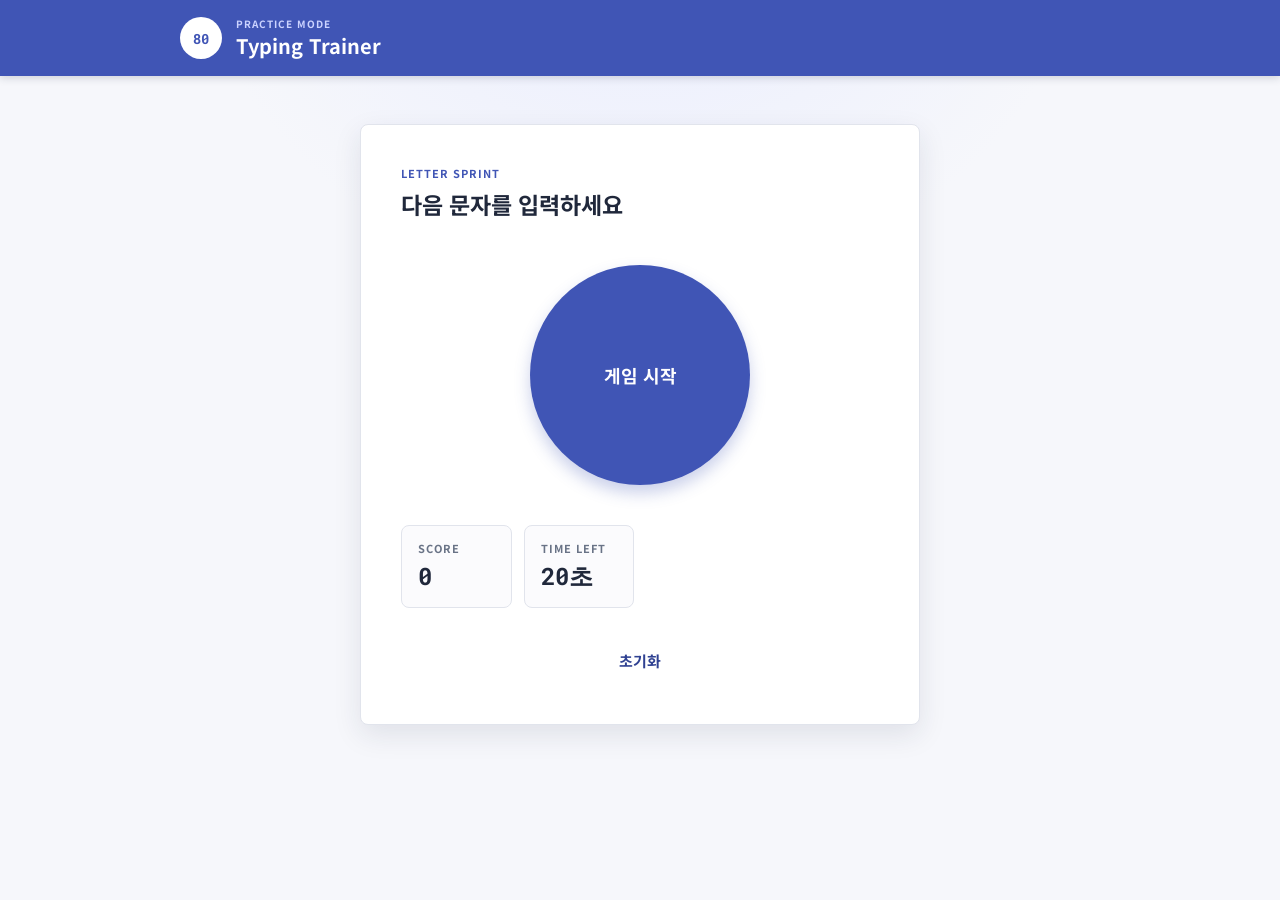
==== index.html @ d3fcc08c "rename: 파일명 변경" ====
<!-- 
    1. 아래 게임의 문제점을 발견하고,
   개선점을 제시하세요. 정답은 없습니다. 
    2. 디자인을 개선해보세요.
    3. css, javascript 파일을 외부로 빼서 따로 관리하도록 변경해주시고
    4. repository를 새로 만들어서
    5. github 페이지에 배포해보세요
 -->
<!doctype html>
<html lang="ko">
  <head>
    <meta charset="UTF-8" />
    <meta name="viewport" content="width=device-width, initial-scale=1.0" />
    <title>Typing Game</title>
    <link rel="stylesheet" href="./exam4.css" />
    <script src="./exam4.js" defer></script>
  </head>
  <body>
    <header class="app-bar">
      <div class="app-bar__content">
        <span class="app-bar__mark">80</span>
        <div>
          <p class="app-bar__eyebrow">Practice mode</p>
          <h1>Typing Trainer</h1>
        </div>
      </div>
    </header>

    <main class="game-shell">
      <section class="game-panel" aria-labelledby="game-title">
        <div class="game-heading">
          <div>
            <p class="section-label">Letter sprint</p>
            <h2 id="game-title">다음 문자를 입력하세요</h2>
          </div>
        </div>

        <div class="start-action">
          <button
            id="startButton"
            class="button button--primary"
            onclick="startGame()"
          >
            게임 시작
          </button>
        </div>

        <div
          id="targetChar"
          aria-live="polite"
          aria-label="입력할 문자"
          hidden
        ></div>

        <p id="gameStatus" class="game-status" aria-live="polite"></p>

        <div class="stats" aria-label="게임 정보">
          <div class="stat-card">
            <span class="stat-card__label">SCORE</span>
            <strong id="score">0</strong>
          </div>
          <div class="stat-card">
            <span class="stat-card__label">TIME LEFT</span>
            <strong id="timer">20초</strong>
          </div>
        </div>

        <div class="actions">
          <button
            id="resetButton"
            class="button button--text"
            onclick="resetGame()"
          >
            초기화
          </button>
        </div>
      </section>
    </main>
  </body>
</html>
---- exam4.css ----
@import url("https://fonts.googleapis.com/css2?family=Noto+Sans+KR:wght@400;500;700;900&family=Roboto+Mono:wght@500;700&display=swap");

:root {
  --body-bg: #f6f7fb;
  --panel: #ffffff;
  --line: #e1e4ec;
  --ink: #20283b;
  --muted: #697386;
  --primary: #4055b5;
  --primary-dark: #304292;
  --accent: #e86b4a;
}

* {
  box-sizing: border-box;
}

[hidden] {
  display: none !important;
}

body {
  min-height: 100vh;
  margin: 0;
  padding: 0 20px 64px;
  color: var(--ink);
  background:
    radial-gradient(circle at 50% -20%, #e7ebff 0, transparent 480px),
    var(--body-bg);
  font-family: "Noto Sans KR", sans-serif;
  font-weight: 500;
}

.app-bar {
  margin: 0 -20px;
  color: #fff;
  background: var(--primary);
  box-shadow: 0 2px 8px rgba(32, 43, 68, 0.18);
}

.app-bar__content {
  width: min(100% - 40px, 920px);
  min-height: 76px;
  margin: auto;
  display: flex;
  align-items: center;
  gap: 14px;
}

.app-bar__mark {
  display: grid;
  width: 42px;
  height: 42px;
  place-items: center;
  border-radius: 50%;
  color: var(--primary);
  background: #fff;
  font:
    700 14px "Roboto Mono",
    monospace;
}

.app-bar h1,
.app-bar__eyebrow,
.game-heading h2,
.section-label {
  margin: 0;
}

.app-bar h1 {
  font-size: 20px;
  font-weight: 700;
}

.app-bar__eyebrow,
.section-label,
.stat-card__label {
  color: var(--muted);
  font-size: 11px;
  font-weight: 700;
  letter-spacing: 1px;
}

.app-bar__eyebrow {
  color: #cbd3ff;
  font-size: 10px;
  text-transform: uppercase;
}

.game-shell {
  width: min(100%, 560px);
  margin: 48px auto 0;
}

.game-panel {
  padding: clamp(24px, 6vw, 40px);
  display: flex;
  flex-direction: column;
  background: var(--panel);
  border: 1px solid var(--line);
  border-radius: 8px;
  box-shadow: 0 10px 28px rgba(32, 43, 68, 0.1);
}

.game-heading {
  display: flex;
  align-items: flex-start;
  justify-content: space-between;
  margin-bottom: 24px;
}

.section-label {
  margin-bottom: 6px;
  color: var(--primary);
  text-transform: uppercase;
}

.game-heading h2 {
  font-size: clamp(18px, 4vw, 23px);
  font-weight: 700;
}

.start-action {
  margin: 20px 0 12px;
}

.player-form {
  width: min(100%, 320px);
  margin: 16px auto 0;
}

.player-form input {
  width: 100%;
  min-height: 48px;
  padding: 12px 16px;
  border: 1px solid #d8dce8;
  border-radius: 10px;
  color: var(--ink);
  background: #f8f9fc;
  font:
    500 14px "Noto Sans KR",
    sans-serif;
  text-align: center;
  transition:
    border-color 160ms ease,
    background 160ms ease,
    box-shadow 160ms ease;
}

.player-form input::placeholder {
  color: #9098aa;
}

.name-error {
  min-height: 20px;
  margin: 6px 0 0;
  color: #d64040;
  font-size: 12px;
  text-align: center;
}

.player-form input:focus {
  border-color: var(--primary);
  outline: 0;
  background: #fff;
  box-shadow: 0 0 0 3px #dce1ff;
}

.start-action .button {
  width: min(100%, 220px);
  aspect-ratio: 1;
  display: block;
  margin: 0 auto;
  padding: 20px;
  border-radius: 50%;
  font-size: 18px;
  box-shadow: 0 8px 16px rgba(64, 85, 181, 0.28);
}

#targetChar {
  min-height: 180px;
  margin: 4px 0;
  display: grid;
  place-items: center;
  background-color: #fff;
  border-radius: 20px;
  color: var(--primary-dark);
  font-size: clamp(80px, 20vw, 148px);
  font-family: "Roboto Mono", monospace;
  font-weight: 500;
  letter-spacing: 0;
  line-height: 1;
  text-shadow: 0 3px 0 #dfe3ff;
}

#targetChar.is-wrong {
  color: #d64040;
}

#targetChar.is-correct {
  color: #249653;
}

#targetChar.is-warning {
  animation: target-warning 700ms steps(1, end) infinite;
}

.game-status {
  min-height: 28px;
  margin: 8px 0 0;
  color: var(--accent);
  font:
    700 20px "Roboto Mono",
    monospace;
  text-align: center;
  text-transform: uppercase;
  white-space: pre-line;
}

.game-status:empty {
  min-height: 0;
}

.game-panel.is-ended .game-status {
  order: 1;
  min-height: 0;
  margin-top: 20px;
  color: var(--accent);
  font-size: clamp(30px, 8vw, 44px);
}

.game-panel.is-ended .stats {
  order: 2;
  display: flex;
  width: auto;
  justify-content: center;
  margin: 12px auto 16px;
}

.game-panel.is-ended .stat-card {
  display: flex;
  align-items: baseline;
  gap: 6px;
  padding: 0;
  border: 0;
  background: transparent;
}

.game-panel.is-ended .stat-card + .stat-card {
  display: none;
}

.game-panel.is-ended .stat-card__label {
  margin: 0;
}

.game-panel.is-ended .start-action {
  order: 3;
  margin: 0 auto;
}

.game-panel.is-ended .player-form {
  display: none;
}

.game-panel.is-playing .player-form {
  display: none;
}

.game-panel.is-ended .start-action .button {
  width: auto;
  min-height: 36px;
  aspect-ratio: auto;
  padding: 7px 18px;
  border-radius: 6px;
  font-size: 13px;
  box-shadow: none;
}

.game-panel.is-ended .actions {
  display: none;
}

.game-panel.is-ended .leaderboard {
  order: 4;
}

@keyframes target-warning {
  0%,
  49% {
    background-color: #fff;
  }

  50%,
  100% {
    background-color: rgba(214, 64, 64, 0.28);
  }
}

.stats {
  display: grid;
  grid-template-columns: repeat(4, 1fr);
  gap: 12px;
  margin: 20px 0 28px;
}

.stat-card {
  padding: 14px 16px;
  border: 1px solid var(--line);
  border-radius: 8px;
  background: #fbfbfd;
}

.stat-card__label {
  display: block;
  margin-bottom: 4px;
}

.stat-card strong {
  font:
    700 clamp(18px, 4vw, 24px) "Roboto Mono",
    monospace;
}

@media (max-width: 480px) {
  .stats {
    grid-template-columns: repeat(2, 1fr);
  }
}

.actions {
  display: flex;
  gap: 12px;
}

.leaderboard {
  margin-top: 28px;
  padding-top: 20px;
  border-top: 1px solid var(--line);
}

.leaderboard__heading {
  display: flex;
  align-items: baseline;
  justify-content: space-between;
  margin-bottom: 10px;
}

.leaderboard h3,
.leaderboard__heading span {
  margin: 0;
}

.leaderboard h3 {
  font-size: 16px;
}

.leaderboard__heading span {
  color: var(--muted);
  font:
    700 10px "Roboto Mono",
    monospace;
  letter-spacing: 1px;
}

.leaderboard__list {
  margin: 0;
  padding: 0;
  list-style: none;
}

.leaderboard__item,
.leaderboard__empty {
  display: flex;
  justify-content: space-between;
  padding: 9px 4px;
  border-bottom: 1px solid #eef0f4;
  font-size: 13px;
}

.leaderboard__item strong {
  color: var(--primary-dark);
  font-family: "Roboto Mono", monospace;
}

.leaderboard__empty {
  justify-content: center;
  color: var(--muted);
}

.button {
  min-height: 48px;
  flex: 1;
  padding: 12px 20px;
  border: 0;
  border-radius: 8px;
  font:
    700 15px "Noto Sans KR",
    sans-serif;
  cursor: pointer;
  touch-action: manipulation;
  transition:
    background 160ms ease,
    box-shadow 160ms ease,
    transform 160ms ease;
}

.button--primary {
  color: #fff;
  background: var(--primary);
  box-shadow: 0 3px 6px rgba(64, 85, 181, 0.25);
}

.button--text {
  color: var(--primary-dark);
  background: transparent;
}

.button:hover {
  box-shadow: 0 5px 10px rgba(32, 43, 68, 0.16);
}

.button--primary:hover {
  background: var(--primary-dark);
}

.start-action .button--primary:hover {
  transform: scale(1.03);
  box-shadow: 0 10px 20px rgba(64, 85, 181, 0.32);
}

.button--text:hover {
  background: #eef0ff;
}

.button.is-evading {
  position: fixed;
  z-index: 10;
  transition:
    left 180ms ease,
    top 180ms ease,
    background 160ms ease,
    box-shadow 160ms ease;
}

.button:active {
  transform: translateY(1px);
}

.button:disabled {
  color: var(--muted);
  background: #f1f2f5;
  box-shadow: none;
  cursor: not-allowed;
  opacity: 0.75;
}

.button:focus-visible {
  outline: 3px solid #aab5ff;
  outline-offset: 2px;
}

@media (max-width: 420px) {
  .game-shell {
    margin-top: 28px;
  }

  .game-panel {
    padding: 20px;
  }

  .start-action .button {
    width: 180px;
  }

  .actions {
    flex-direction: column;
  }
}
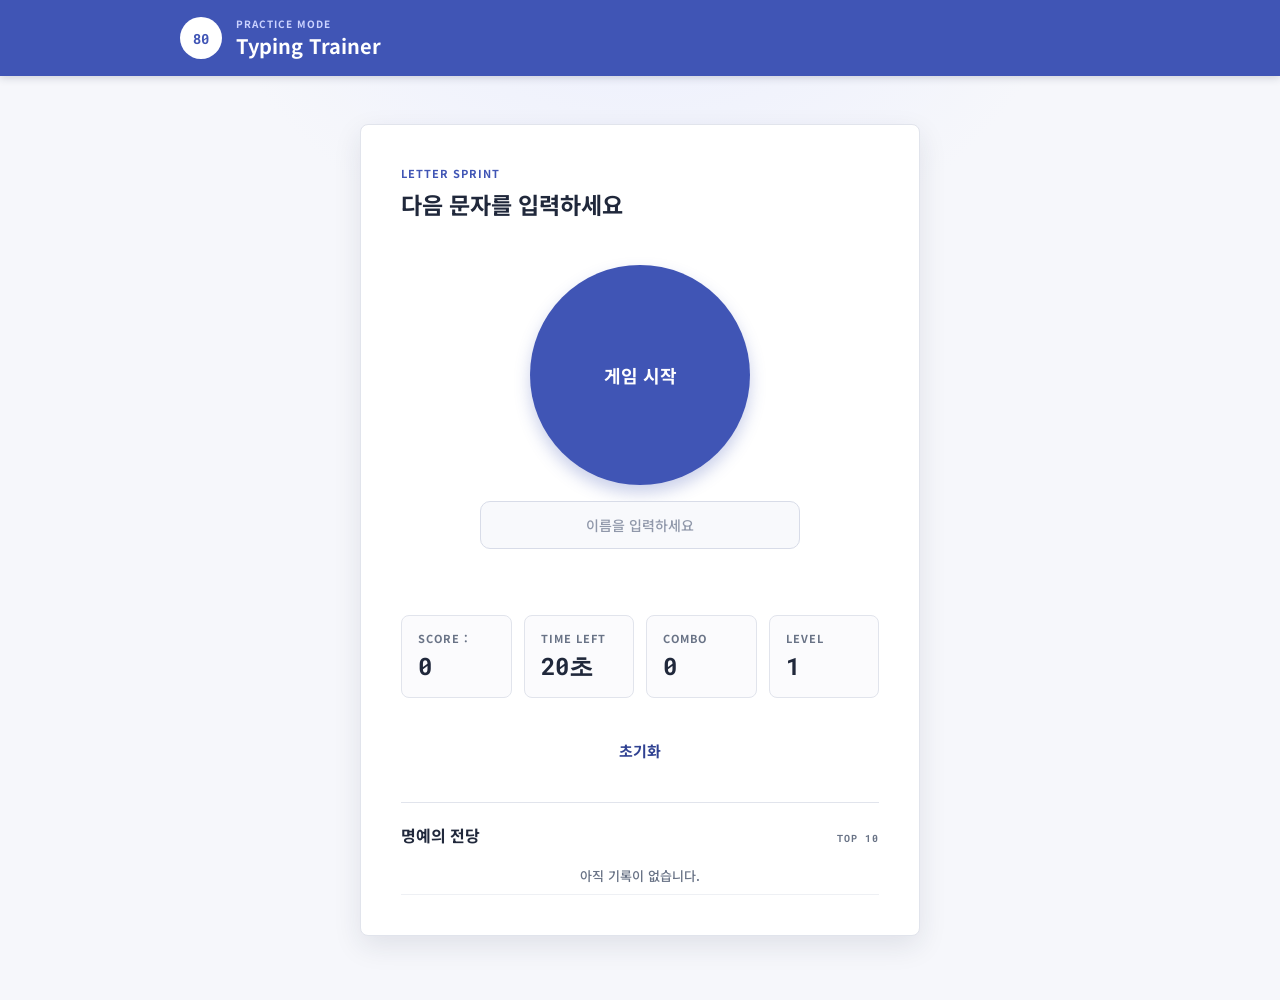
==== commit ac4dd61a: "Merge branch 'main' of https://github.com/yezixx/woori-won-it-typing-game" ====
--- a/index.html
+++ b/index.html
@@ -1,11 +1,3 @@
-<!-- 
-    1. 아래 게임의 문제점을 발견하고,
-   개선점을 제시하세요. 정답은 없습니다. 
-    2. 디자인을 개선해보세요.
-    3. css, javascript 파일을 외부로 빼서 따로 관리하도록 변경해주시고
-    4. repository를 새로 만들어서
-    5. github 페이지에 배포해보세요
- -->
 <!doctype html>
 <html lang="ko">
   <head>
@@ -36,13 +28,21 @@
         </div>
 
         <div class="start-action">
-          <button
-            id="startButton"
-            class="button button--primary"
-            onclick="startGame()"
-          >
+          <button id="startButton" class="button button--primary">
             게임 시작
           </button>
+          <div class="player-form">
+            <input
+              id="playerName"
+              name="name"
+              type="text"
+              maxlength="12"
+              placeholder="이름을 입력하세요"
+              autocomplete="name"
+              aria-label="이름"
+            />
+            <p id="nameError" class="name-error" aria-live="polite"></p>
+          </div>
         </div>
 
         <div
@@ -56,12 +56,20 @@
 
         <div class="stats" aria-label="게임 정보">
           <div class="stat-card">
-            <span class="stat-card__label">SCORE</span>
+            <span class="stat-card__label">SCORE :</span>
             <strong id="score">0</strong>
           </div>
           <div class="stat-card">
             <span class="stat-card__label">TIME LEFT</span>
             <strong id="timer">20초</strong>
+          </div>
+          <div class="stat-card">
+            <span class="stat-card__label">COMBO</span>
+            <strong id="combo">0</strong>
+          </div>
+          <div class="stat-card">
+            <span class="stat-card__label">LEVEL</span>
+            <strong id="level">1</strong>
           </div>
         </div>
 
@@ -74,6 +82,14 @@
             초기화
           </button>
         </div>
+
+        <section class="leaderboard" aria-labelledby="leaderboard-title">
+          <div class="leaderboard__heading">
+            <h3 id="leaderboard-title">명예의 전당</h3>
+            <span>TOP 10</span>
+          </div>
+          <ol id="leaderboardList" class="leaderboard__list"></ol>
+        </section>
       </section>
     </main>
   </body>
